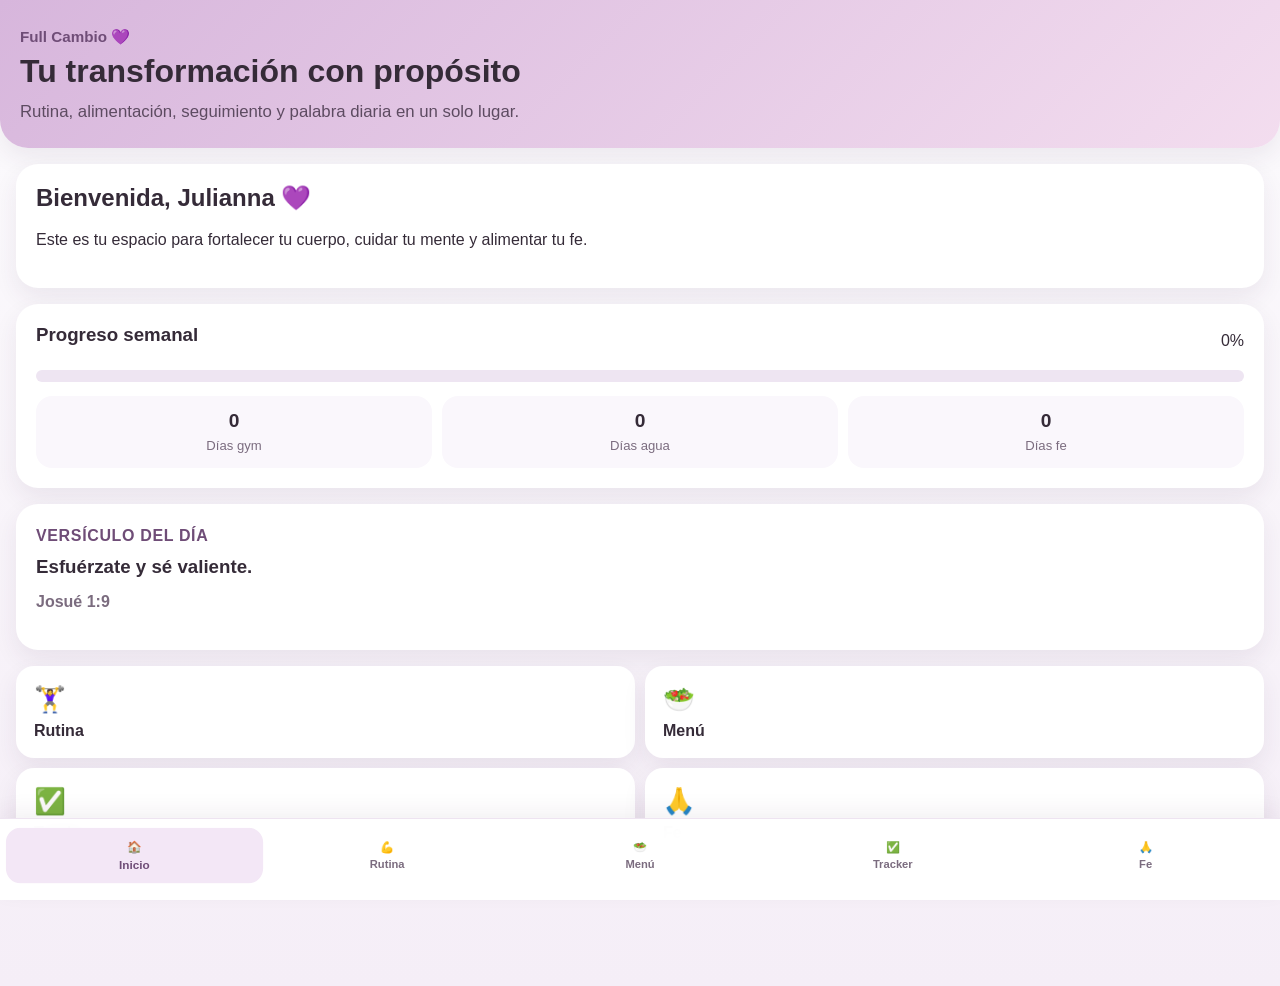
==== index.html @ 8684003c "Reorganize sections in index.html for clarity" ====
<!DOCTYPE html>
<html lang="es">
<head>
  <meta charset="UTF-8" />
  <meta
    name="viewport"
    content="width=device-width, initial-scale=1.0, viewport-fit=cover"
  />
  <title>Full Cambio 💜</title>
  <meta
    name="description"
    content="App de bienestar físico y espiritual con rutina, menú, tracker y versículo diario."
  />
  <meta name="theme-color" content="#c8a2c8" />
  <link rel="stylesheet" href="styles.css" />
</head>
<body>
  <div class="app-shell">
    <header class="hero">
      <div class="hero-content">
        <p class="eyebrow">Full Cambio 💜</p>
        <h1>Tu transformación con propósito</h1>
        <p class="hero-text">
          Rutina, alimentación, seguimiento y palabra diaria en un solo lugar.
        </p>
      </div>
    </header>

    <main class="main-content">
      <!-- INICIO -->
   
    <section id="screen-home" class="screen active">

  <div class="card welcome-card">
    <h2>Bienvenida, Julianna 💜</h2>
    <p>
      Este es tu espacio para fortalecer tu cuerpo, cuidar tu mente y alimentar tu fe.
    </p>
  </div>

  <div class="card progress-card">
    <div class="card-header">
      <h3>Progreso semanal</h3>
      <span id="progressPercent">0%</span>
    </div>

    <div class="progress-bar">
      <div id="progressFill" class="progress-fill"></div>
    </div>

    <div class="stats-grid">
      <div class="stat-box">
        <strong id="gymStat">0</strong>
        <span>Días gym</span>
      </div>
      <div class="stat-box">
        <strong id="waterStat">0</strong>
        <span>Días agua</span>
      </div>
      <div class="stat-box">
        <strong id="devotionalStat">0</strong>
        <span>Días fe</span>
      </div>
    </div>
  </div>

  <div class="card verse-card">
    <p class="section-label">Versículo del día</p>
    <h3 id="dailyVerseText">Cargando versículo...</h3>
    <p id="dailyVerseReference" class="verse-reference"></p>
  </div>

  <div class="quick-grid">
    <button class="quick-card" data-target="routine">
      <span>🏋️‍♀️</span>
      <strong>Rutina</strong>
    </button>

    <button class="quick-card" data-target="menu">
      <span>🥗</span>
      <strong>Menú</strong>
    </button>

    <button class="quick-card" data-target="tracker">
      <span>✅</span>
      <strong>Tracker</strong>
    </button>

    <button class="quick-card" data-target="faith">
      <span>🙏</span>
      <strong>Fe</strong>
    </button>
  </div>

</section>  <!-- RUTINA -->
      <section id="screen-routine" class="screen">
        <div class="card">
          <h2>Rutina semanal</h2>
          <p>Plan base para tonificar, fortalecer y avanzar con constancia.</p>
        </div>

        <div class="card">
          <h3>Lunes · Glúteos + Piernas</h3>
          <ul>
            <li>Hip thrust — 4 x 10-12</li>
            <li>Prensa — 3 x 12</li>
            <li>Abducción — 3 x 15</li>
            <li>Kickback — 3 x 12 por pierna</li>
            <li>Peso muerto rumano — 3 x 10</li>
          </ul>
        </div>

        <div class="card">
          <h3>Martes · Brazos + Abdomen</h3>
          <ul>
            <li>Curl de bíceps — 3 x 12</li>
            <li>Tríceps en polea — 3 x 12</li>
            <li>Elevaciones laterales — 3 x 10</li>
            <li>Plancha — 3 x 20-30 seg</li>
            <li>Crunch — 3 x 15</li>
          </ul>
        </div>

        <div class="card">
          <h3>Miércoles · Activo suave</h3>
          <ul>
            <li>Caminata 15-20 min</li>
            <li>Estiramiento</li>
            <li>Movilidad</li>
          </ul>
        </div>

        <div class="card">
          <h3>Jueves · Glúteos + Piernas</h3>
          <ul>
            <li>Hip thrust — 4 x 10-12</li>
            <li>Prensa — 3 x 12</li>
            <li>Abducción — 3 x 15</li>
            <li>Kickback — 3 x 12 por pierna</li>
            <li>Peso muerto rumano — 3 x 10</li>
          </ul>
        </div>

        <div class="card">
          <h3>Viernes · Brazos + Abdomen</h3>
          <ul>
            <li>Curl de bíceps — 3 x 12</li>
            <li>Tríceps en polea — 3 x 12</li>
            <li>Elevaciones laterales — 3 x 10</li>
            <li>Plancha — 3 x 20-30 seg</li>
            <li>Crunch — 3 x 15</li>
          </ul>
        </div>

        <div class="card">
          <h3>Sábado · Descanso</h3>
          <p>Recuperación, estiramiento ligero y descanso.</p>
        </div>

        <div class="card">
          <h3>Domingo · Suave</h3>
          <p>Caminata ligera, movilidad y preparación para la nueva semana.</p>
        </div>
      </section>

      <!-- MENU -->
<section id="screen-menu" class="screen">
  <div class="screen-header">
    <h2>Tu menú</h2>
    <p>Opciones simples para alimentarte mejor cada día.</p>
  </div>

  <div class="card">
    <h2>Menú base semanal</h2>
    <p>Proteína en cada comida y opciones simples para tu vida diaria.</p>
  </div>

  <div class="card">
    <h3>Desayunos</h3>
    ...
  </div>

  <div class="card">
    <h3>Snacks</h3>
    ...
  </div>

  <div class="card">
    <h3>Almuerzos</h3>
    ...
  </div>

  <div class="card">
    <h3>Cenas</h3>
    ...
  </div>
</section>     

      <!-- TRACKER -->
   <section id="screen-tracker" class="screen">

  <div class="screen-header">
    <h2>Tu tracker</h2>
    <p>Marca tu progreso diario y mantente enfocada.</p>
  </div>

  <div class="card">
    <h2>Tracker diario</h2>
    <p>Marca lo que cumpliste hoy.</p>
  </div>

  <div class="card tracker-card">
    <label><input type="checkbox" class="tracker-check" data-key="gym"> Gym</label>
    <label><input type="checkbox" class="tracker-check" data-key="protein"> Proteína</label>
    <label><input type="checkbox" class="tracker-check" data-key="water"> Agua</label>
    <label><input type="checkbox" class="tracker-check" data-key="stretch"> Estiramiento</label>
    <label><input type="checkbox" class="tracker-check" data-key="devotional"> Devocional</label>
    <label><input type="checkbox" class="tracker-check" data-key="prayer"> Oración</label>

    <textarea id="dailyNotes" placeholder="Escribe cómo te sentiste hoy..."></textarea>
  </div>

</section>

      <!-- FE -->
  <section id="screen-faith" class="screen">
  <div class="screen-header">
    <h2>Tu espacio de fe</h2>
    <p>Una palabra diaria para fortalecer tu espíritu.</p>
  </div>

  <div class="card">
    <h2>Fe diaria</h2>
    <p>Una palabra para fortalecer tu espíritu cada día.</p>
  </div>
        
      <div class="card">
          <p class="section-label">Versículo</p>
          <h3 id="faithVerseText">Cargando versículo...</h3>
          <p id="faithVerseReference" class="verse-reference"></p>
        </div>

        <div class="card">
          <p class="section-label">Reflexión corta</p>
          <p id="faithReflection">Cargando reflexión...</p>
        </div>

        <div class="card">
          <p class="section-label">Mensaje motivacional</p>
          <p id="faithMotivation">Cargando mensaje...</p>
        </div>
      </section>
    </main>

    <nav class="bottom-nav">
  <button class="nav-btn active" data-screen="home">
    🏠
    <span>Inicio</span>
  </button>

  <button class="nav-btn" data-screen="routine">
    💪
    <span>Rutina</span>
  </button>

  <button class="nav-btn" data-screen="menu">
    🥗
    <span>Menú</span>
  </button>

  <button class="nav-btn" data-screen="tracker">
    ✅
    <span>Tracker</span>
  </button>

  <button class="nav-btn" data-screen="faith">
    🙏
    <span>Fe</span>
  </button>
</nav>
    </nav>
  </div>

  <script src="app.js"></script>
</body>
</html>
---- styles.css ----
:root {
  --bg: #f8f5fb;
  --card: #ffffff;
  --primary: #c8a2c8;
  --primary-dark: #6f4d77;
  --accent: #efe3f3;
  --text: #352b38;
  --muted: #7b6c7f;
  --shadow: 0 10px 25px rgba(66, 38, 74, 0.08);
  --radius: 22px;
}

* {
  box-sizing: border-box;
}

html, body {
  margin: 0;
  padding: 0;
  font-family: -apple-system, BlinkMacSystemFont, "Segoe UI", Roboto, Arial, sans-serif;
  background: linear-gradient(180deg, #fcfbfd 0%, #f5eef7 100%);
  color: var(--text);
}

body {
  min-height: 100vh;
}

.app-shell {
  min-height: 100vh;
  padding-bottom: 110px;
}

.hero {
  background: linear-gradient(135deg, #d7b6dc, #f3ddef);
  padding: 28px 20px 24px;
  border-bottom-left-radius: 28px;
  border-bottom-right-radius: 28px;
  box-shadow: var(--shadow);
}

.eyebrow {
  font-size: 0.95rem;
  font-weight: 700;
  margin: 0 0 8px;
  color: var(--primary-dark);
}

.hero h1 {
  margin: 0 0 10px;
  font-size: 2rem;
  line-height: 1.1;
}

.hero-text {
  margin: 0;
  color: #5d4b61;
  line-height: 1.5;
  font-size: 1.05rem;
}

.main-content {
  padding: 16px;
}

.screen {
  display: none;
}

.screen.active {
  display: block;
}

.card {
  background: var(--card);
  border-radius: var(--radius);
  padding: 20px;
  box-shadow: var(--shadow);
  margin-bottom: 16px;
}

.card h2,
.card h3 {
  margin-top: 0;
  margin-bottom: 12px;
}

.card p,
.card li {
  font-size: 1rem;
  line-height: 1.5;
}

.section-label {
  margin: 0 0 8px;
  color: var(--primary-dark);
  font-size: 0.82rem;
  font-weight: 700;
  text-transform: uppercase;
  letter-spacing: 0.04em;
}

.verse-reference {
  margin-top: 10px;
  color: var(--muted);
  font-weight: 600;
}

.progress-bar {
  width: 100%;
  height: 12px;
  background: #eee5f2;
  border-radius: 999px;
  overflow: hidden;
  margin: 12px 0 14px;
}

.progress-fill {
  height: 100%;
  width: 0%;
  background: linear-gradient(90deg, #c8a2c8, #e6bfdc);
  border-radius: 999px;
  transition: width 0.3s ease;
}

.card-header,
.stats-grid,
.quick-grid {
  display: grid;
  gap: 10px;
}

.card-header {
  grid-template-columns: 1fr auto;
  align-items: center;
}

.stats-grid {
  grid-template-columns: repeat(3, 1fr);
}

.stat-box {
  background: #faf7fc;
  border-radius: 16px;
  padding: 14px 10px;
  text-align: center;
}

.stat-box strong {
  display: block;
  font-size: 1.2rem;
  margin-bottom: 4px;
}

.stat-box span {
  font-size: 0.82rem;
  color: var(--muted);
}

.quick-grid {
  grid-template-columns: repeat(2, 1fr);
  margin-top: 8px;
}

.quick-card {
  border: none;
  background: white;
  border-radius: 18px;
  box-shadow: var(--shadow);
  padding: 18px;
  display: flex;
  flex-direction: column;
  gap: 8px;
  font-size: 1rem;
  color: var(--text);
  text-align: left;
  cursor: pointer;
}

.quick-card span {
  font-size: 1.6rem;
}

.quick-card strong {
  font-size: 1rem;
}

.tracker-card label {
  display: flex;
  gap: 10px;
  align-items: center;
  margin-bottom: 14px;
  font-size: 1rem;
}

.tracker-card input[type="checkbox"] {
  width: 20px;
  height: 20px;
  accent-color: var(--primary);
}

textarea {
  width: 100%;
  min-height: 120px;
  border: 1px solid #eadfec;
  border-radius: 14px;
  padding: 12px;
  font: inherit;
  resize: vertical;
}

.bottom-nav {
  position: fixed;
  bottom: 0;
  left: 0;
  right: 0;
  display: grid;
  grid-template-columns: repeat(5, 1fr);
  gap: 8px;
  padding: 10px 12px calc(18px + env(safe-area-inset-bottom));
  background: rgba(255, 255, 255, 0.96);
  backdrop-filter: blur(12px);
  border-top: 1px solid #eee4f1;
  box-shadow: 0 -8px 20px rgba(66, 38, 74, 0.06);
  z-index: 999;
}

.nav-btn {
  border: none;
  background: transparent;
  padding: 12px 6px;
  border-radius: 14px;
  color: var(--muted);
  font-weight: 700;
  font-size: 0.78rem;
  cursor: pointer;
}

.nav-btn.active {
  background: #f3e7f6;
  color: var(--primary-dark);
}

ul {
  padding-left: 18px;
}

li {
  margin-bottom: 8px;
}
.nav-btn {
  display: flex;
  flex-direction: column;
  align-items: center;
  gap: 4px;
  font-size: 0.7rem;
}

.nav-btn span {
  font-size: 0.7rem;
}

.nav-btn.active {
  transform: scale(1.05);
}
.screen-header {
  margin: 6px 4px 14px;
}

.screen-header h2 {
  margin: 0 0 6px;
  font-size: 1.6rem;
  color: var(--primary-dark);
}

.screen-header p {
  margin: 0;
  color: var(--muted);
  font-size: 0.98rem;
}
.screen {
  display: none;
}

.screen.active {
  display: block;
}
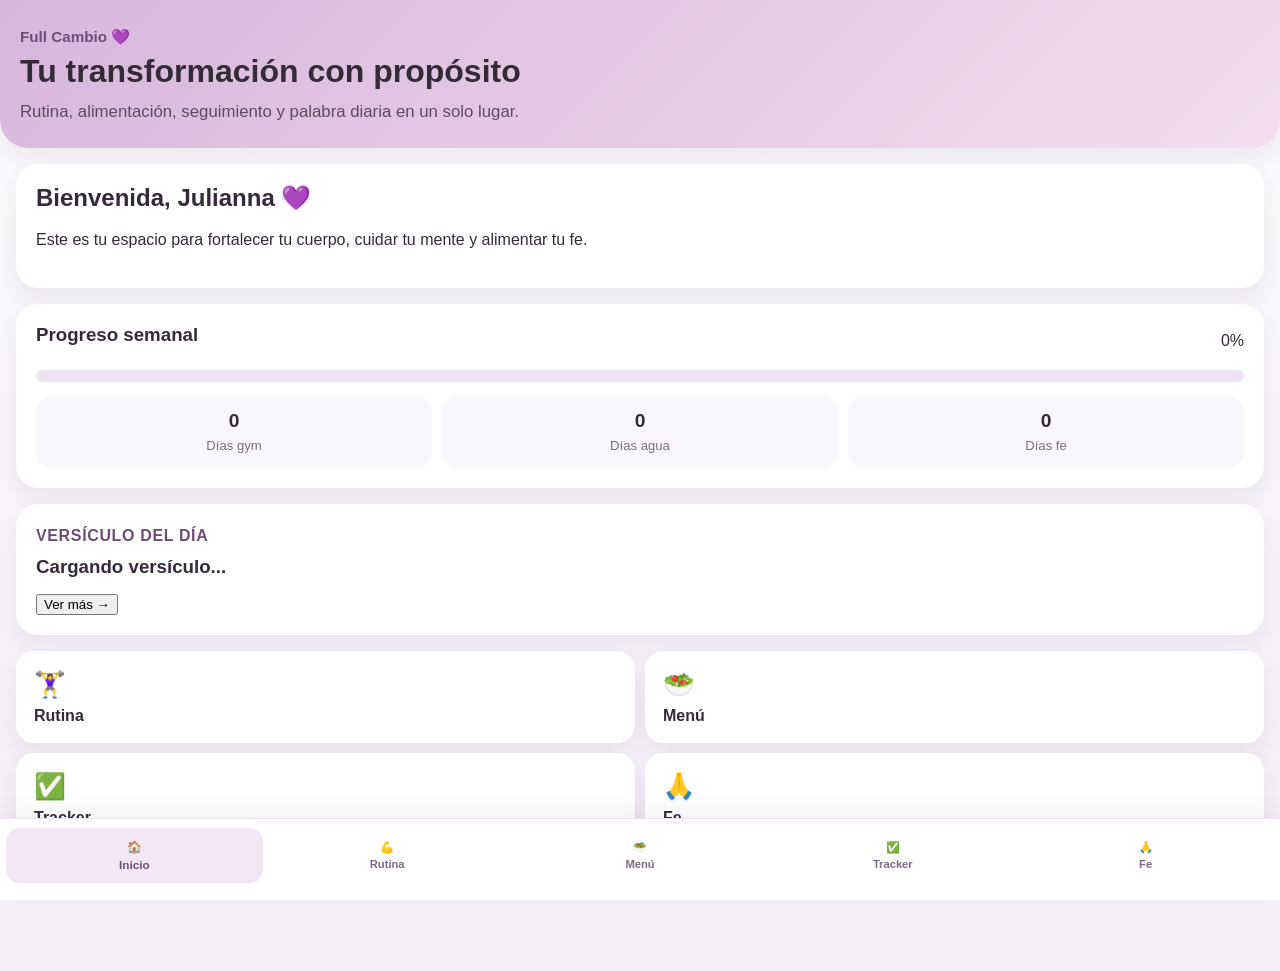
==== commit d72a5a66: "Add 'Ver más' button to daily verse section" ====
--- a/index.html
+++ b/index.html
@@ -68,7 +68,10 @@
     <p class="section-label">Versículo del día</p>
     <h3 id="dailyVerseText">Cargando versículo...</h3>
     <p id="dailyVerseReference" class="verse-reference"></p>
-  </div>
+    <button onclick="showScreen('faith')" class="ver-mas-btn">
+    Ver más →
+  </button>
+</div>
 
   <div class="quick-grid">
     <button class="quick-card" data-target="routine">
@@ -281,6 +284,5 @@
     </nav>
   </div>
 
-  <script src="app.js"></script>
-</body>
-</html>
+  <script src="versiculos.js"></script>
+<script src="app.js"></script>
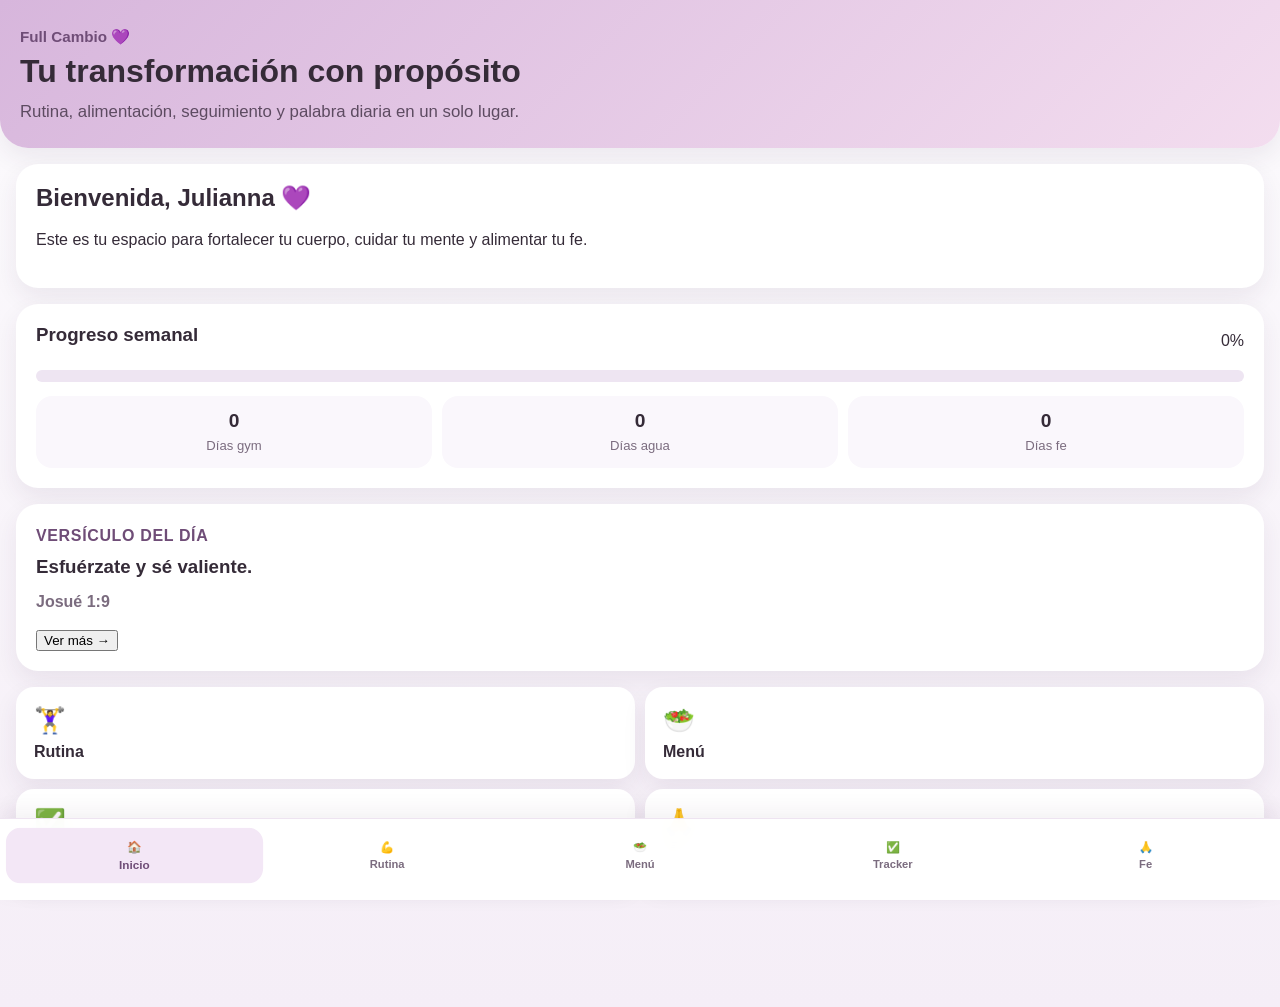
==== commit e947f183: "Add meal options for breakfasts, snacks, lunches, and dinners" ====
--- a/index.html
+++ b/index.html
@@ -179,26 +179,42 @@
   </div>
 
   <div class="card">
-    <h3>Desayunos</h3>
-    ...
-  </div>
-
-  <div class="card">
-    <h3>Snacks</h3>
-    ...
-  </div>
-
-  <div class="card">
-    <h3>Almuerzos</h3>
-    ...
-  </div>
-
-  <div class="card">
-    <h3>Cenas</h3>
-    ...
-  </div>
-</section>     
-
+  <h3>Desayunos</h3>
+  <ul>
+    <li>Huevos + tostada integral + fruta</li>
+    <li>Yogurt griego + fruta + granola</li>
+    <li>Omelette de huevo con queso ligero</li>
+  </ul>
+</div>
+
+<div class="card">
+  <h3>Snacks</h3>
+  <ul>
+    <li>Yogurt griego</li>
+    <li>Queso + fruta</li>
+    <li>Nueces</li>
+    <li>Huevos cocidos</li>
+  </ul>
+</div>
+
+<div class="card">
+  <h3>Almuerzos</h3>
+  <ul>
+    <li>Pollo + arroz + vegetales</li>
+    <li>Carne magra + tortillas o arroz + ensalada</li>
+    <li>Atún + arroz + vegetales</li>
+  </ul>
+</div>
+
+  <div class="card">
+  <h3>Cenas</h3>
+  <ul>
+    <li>Pollo + ensalada</li>
+    <li>Atún + aguacate</li>
+    <li>Huevos + vegetales</li>
+  </ul>
+</div>     
+</section>
       <!-- TRACKER -->
    <section id="screen-tracker" class="screen">
 
@@ -280,9 +296,11 @@
     🙏
     <span>Fe</span>
   </button>
-</nav>
+
     </nav>
   </div>
 
   <script src="versiculos.js"></script>
 <script src="app.js"></script>
+</body>
+</html>
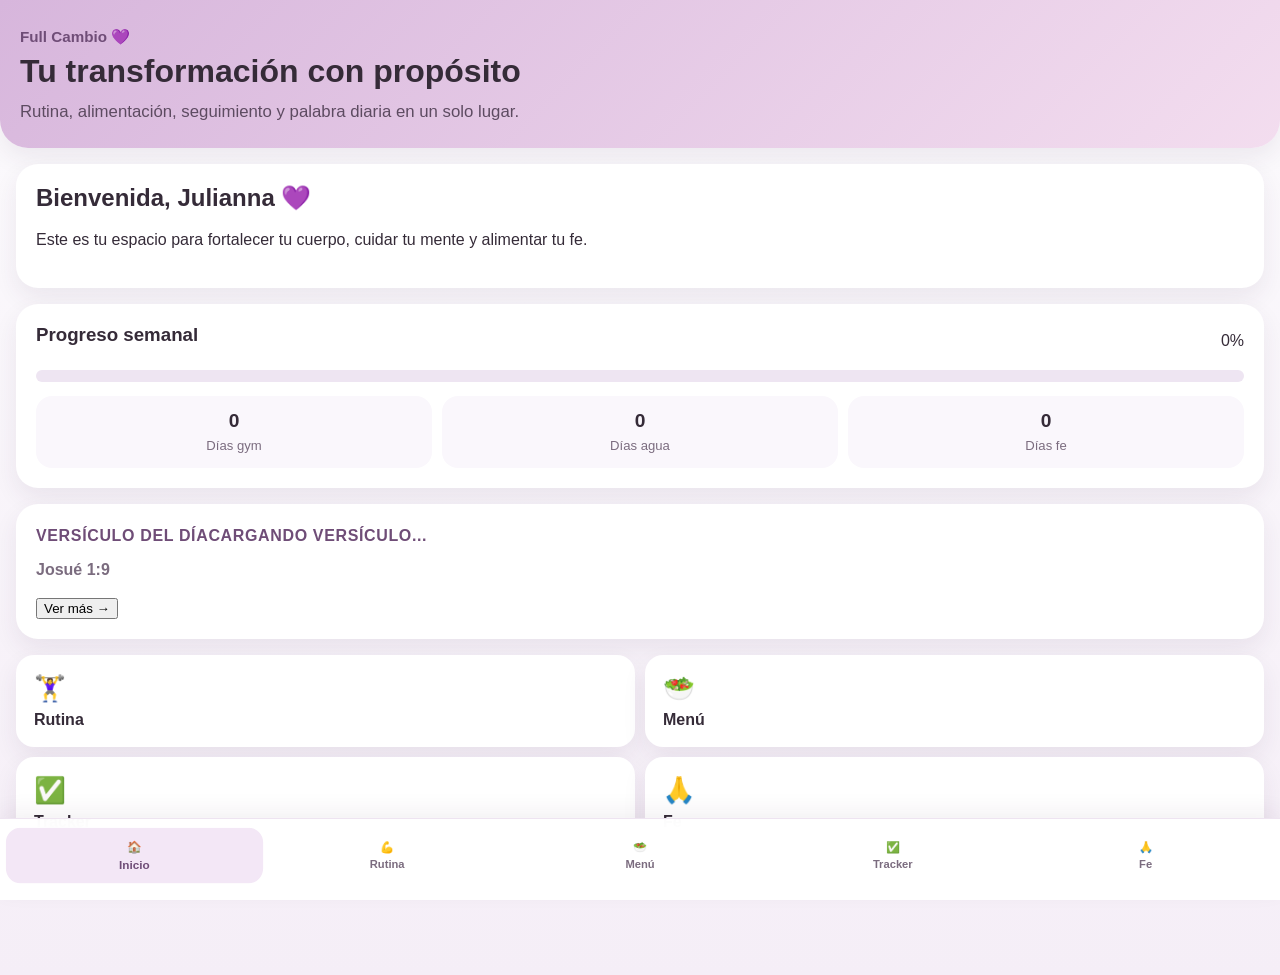
==== commit f6619b60: "Update index.html" ====
--- a/index.html
+++ b/index.html
@@ -65,9 +65,8 @@
   </div>
 
   <div class="card verse-card">
-    <p class="section-label">Versículo del día</p>
-    <h3 id="dailyVerseText">Cargando versículo...</h3>
-    <p id="dailyVerseReference" class="verse-reference"></p>
+    <p class="section-label">Versículo del día</<h3 id="dailyVerseText">Cargando versículo...</h3>
+<p id="dailyVerseReference" class="verse-reference"></p>
     <button onclick="showScreen('faith')" class="ver-mas-btn">
     Ver más →
   </button>
--- a/styles.css
+++ b/styles.css
@@ -285,3 +285,11 @@
 .screen.active {
   display: block;
 }
+.card ul {
+  margin-top: 10px;
+  padding-left: 20px;
+}
+
+.card li {
+  margin-bottom: 6px;
+}
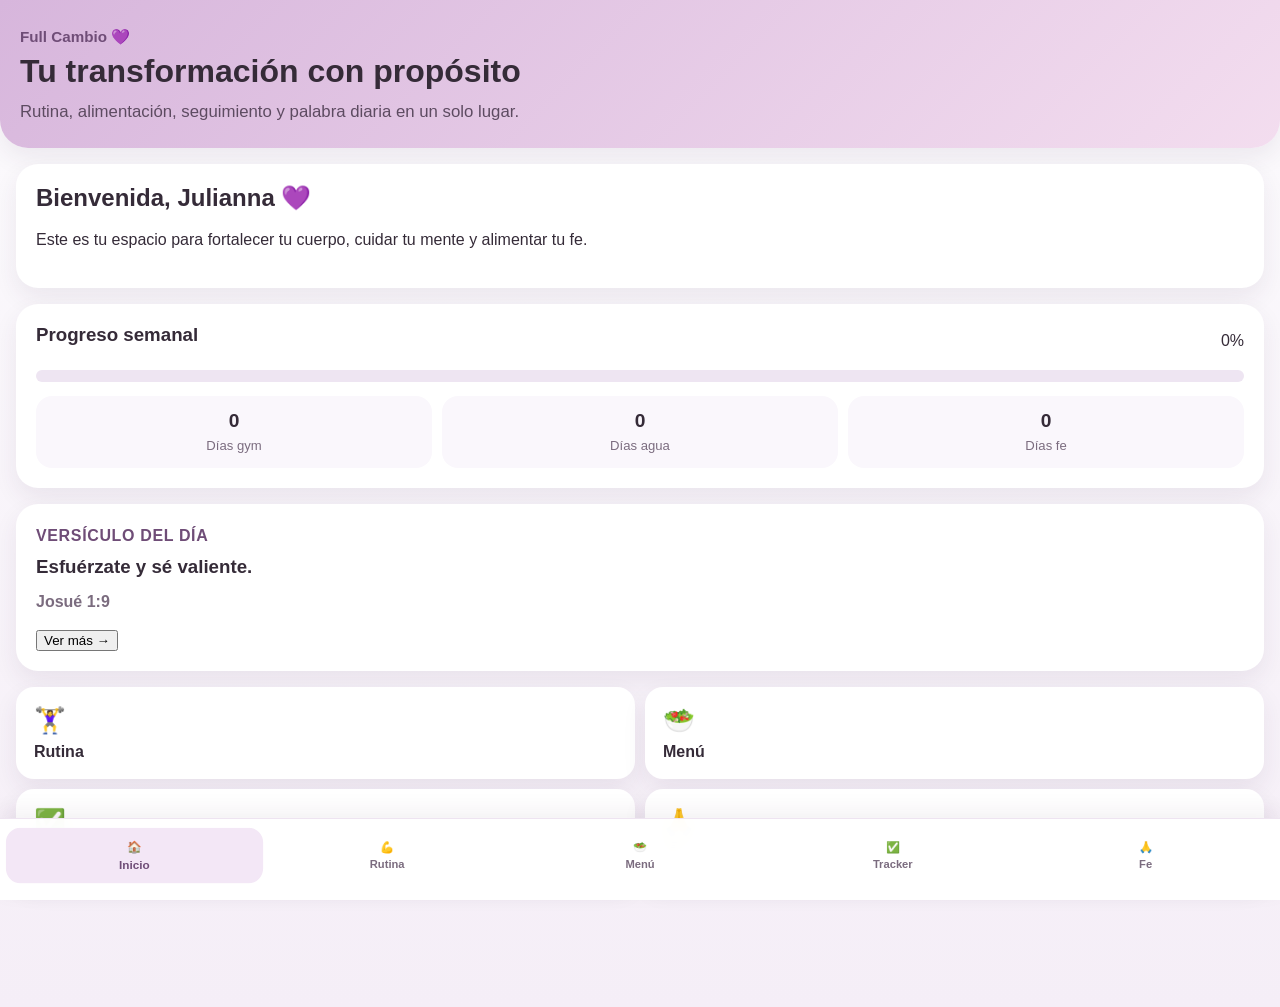
==== commit eaa5bb46: "Update verse card section in index.html" ====
--- a/index.html
+++ b/index.html
@@ -64,10 +64,13 @@
     </div>
   </div>
 
-  <div class="card verse-card">
-    <p class="section-label">Versículo del día</<h3 id="dailyVerseText">Cargando versículo...</h3>
-<p id="dailyVerseReference" class="verse-reference"></p>
-    <button onclick="showScreen('faith')" class="ver-mas-btn">
+<div class="card verse-card">
+  <p class="section-label">VERSÍCULO DEL DÍA</p>
+
+  <h3 id="dailyVerseText">Cargando versículo...</h3>
+  <p id="dailyVerseReference" class="verse-reference"></p>
+
+  <button onclick="showScreen('faith')" class="ver-mas-btn">
     Ver más →
   </button>
 </div>
